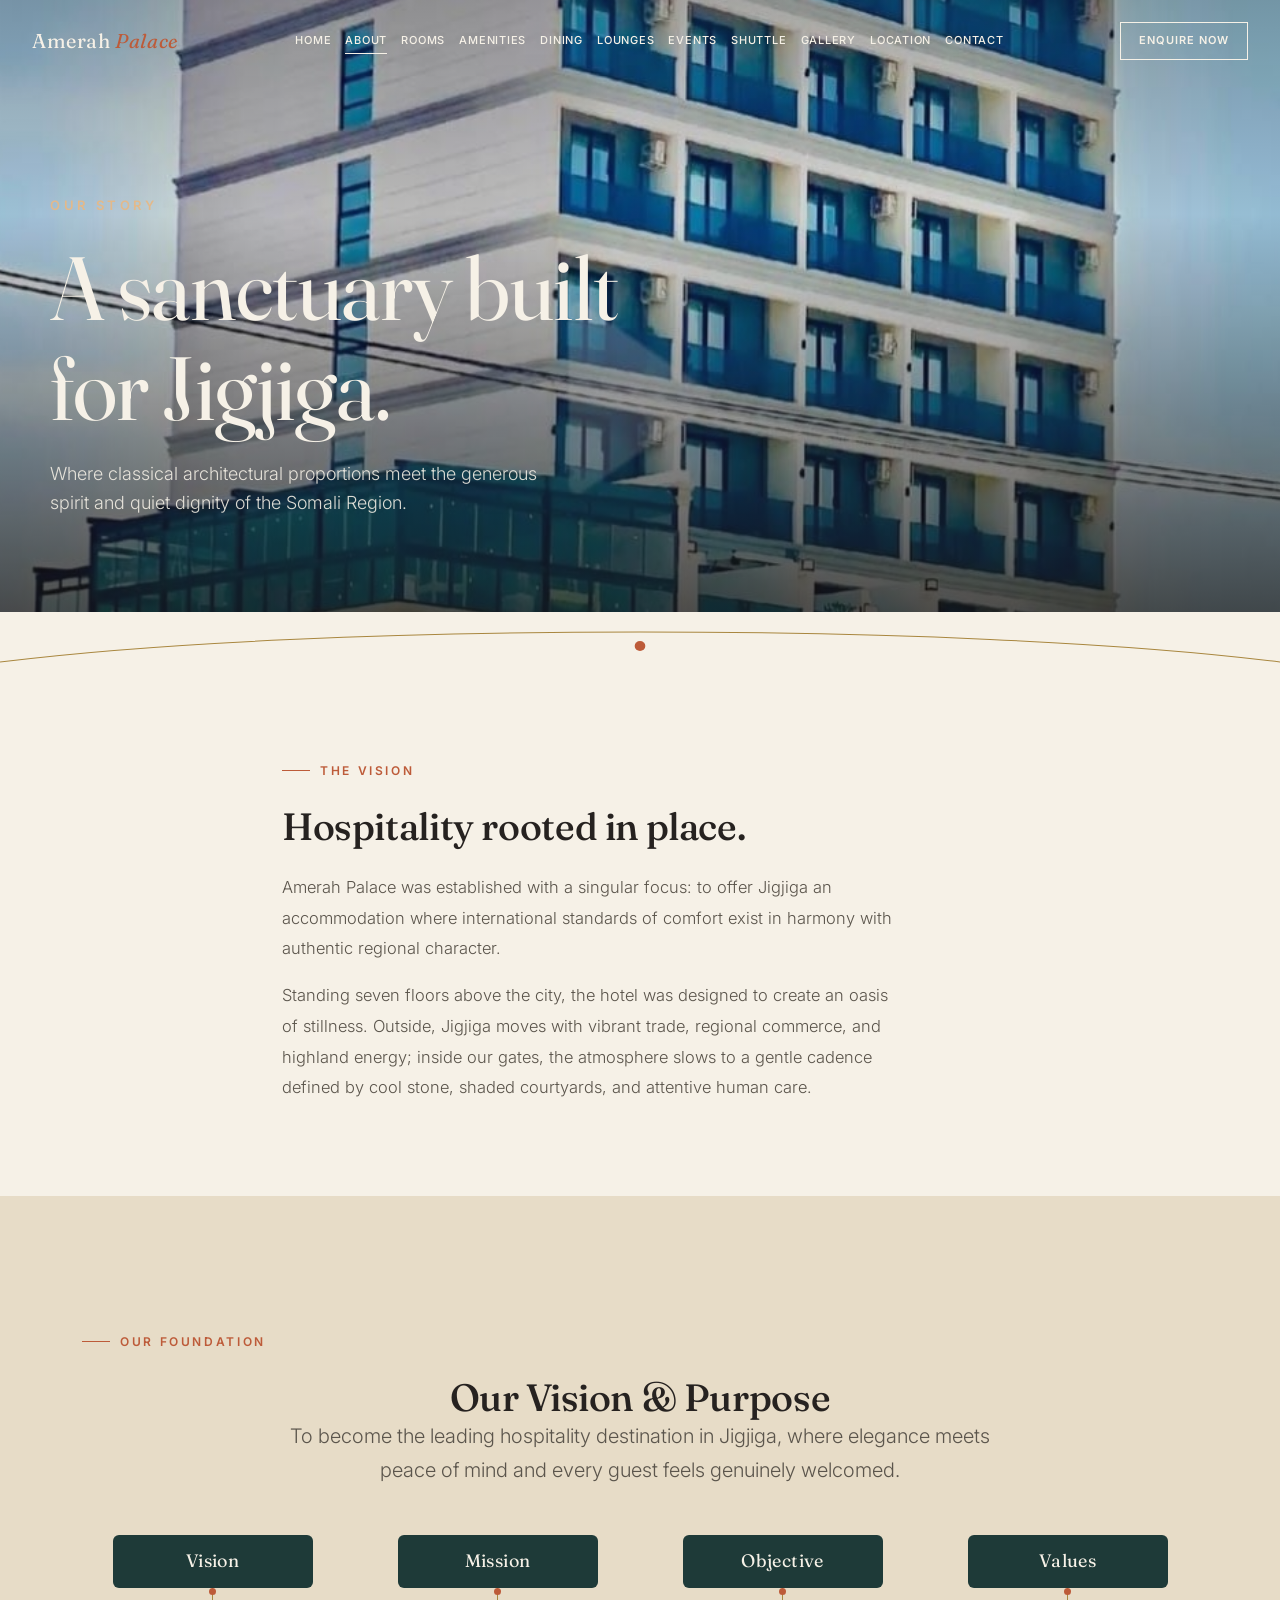
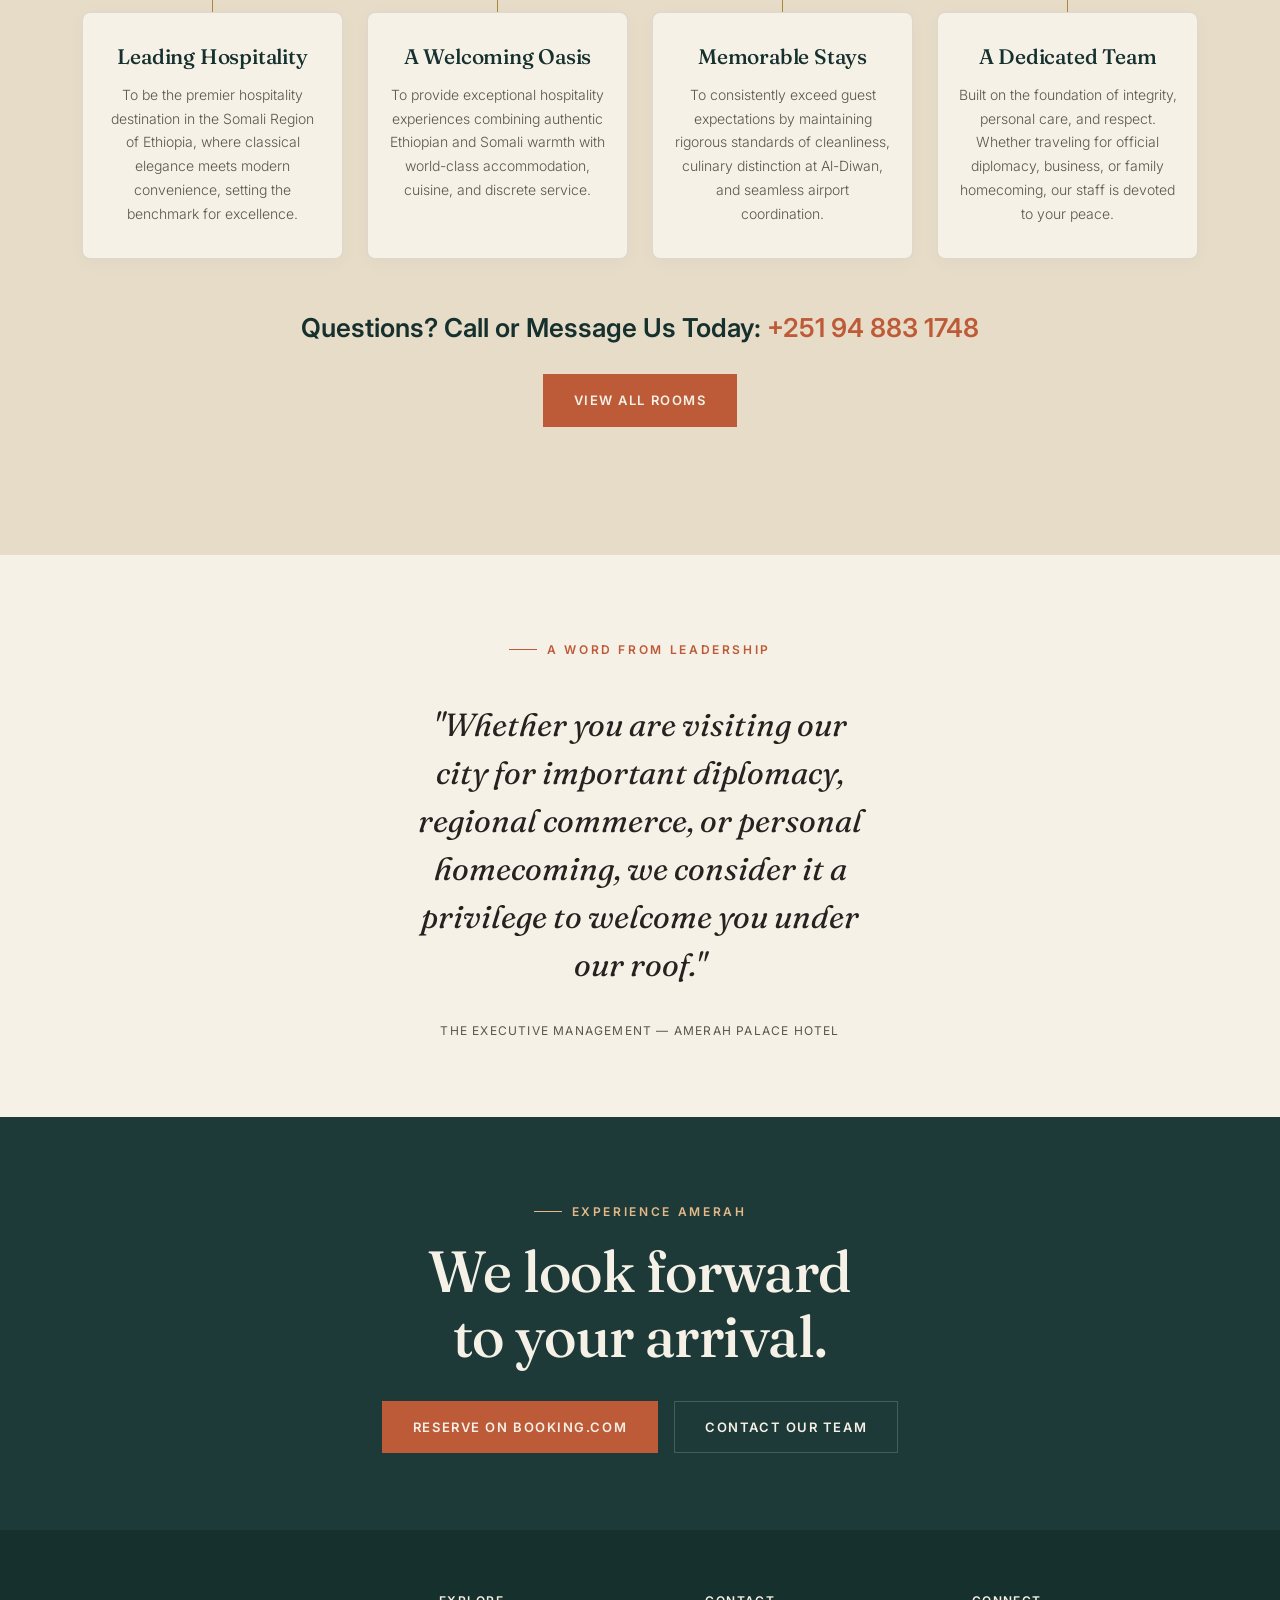
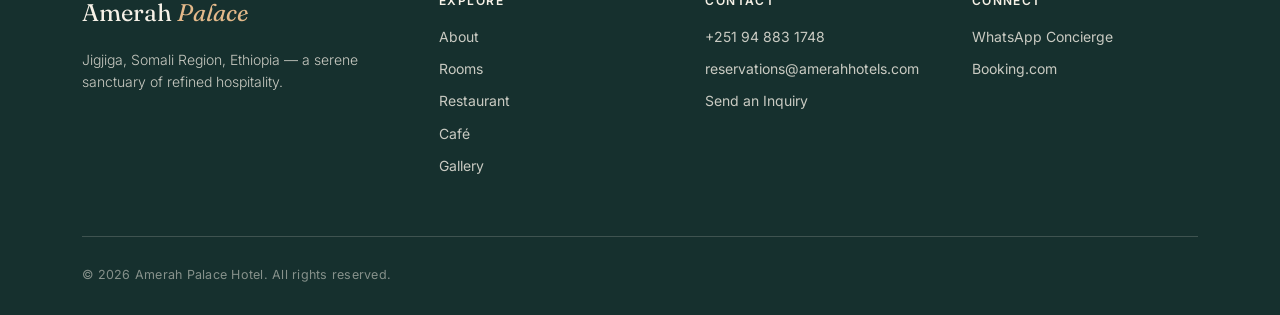
==== about.html @ 1646d72b "Add all dedicated hotel pages, clean navigation bar, and gallery showcase" ====
<!DOCTYPE html>
<html lang="en">

<head>
  <meta charset="UTF-8">
  <meta name="viewport" content="width=device-width, initial-scale=1.0">
  <title>About — Amerah Palace Hotel</title>
  <meta name="description"
    content="Discover the vision, mission, and hospitality philosophy of Amerah Palace Hotel in Jigjiga, Ethiopia. Timeless architecture and generous Somali care.">
  <link rel="preconnect" href="https://fonts.googleapis.com">
  <link rel="stylesheet" href="css/style.css">
  <!-- Favicon -->
  <link rel="icon" type="image/jpeg" href="images/amerah_hotel_logo.jpeg">
  <link rel="apple-touch-icon" href="images/amerah_hotel_logo.jpeg">

  <style>
    /* 4-Pillars Vision & Mission Layout */
    .pillar-grid {
      display: grid;
      grid-template-columns: repeat(4, 1fr);
      gap: 24px;
      margin-top: 48px;
    }

    .pillar-card {
      display: flex;
      flex-direction: column;
      align-items: center;
      text-align: center;
    }

    .pillar-badge {
      background: var(--teal);
      color: var(--ivory);
      font-family: var(--f-display);
      font-size: 18px;
      padding: 12px 24px;
      border-radius: 6px;
      width: 100%;
      max-width: 200px;
      letter-spacing: 0.02em;
    }

    .pillar-connector {
      width: 1px;
      height: 24px;
      background: var(--brass);
      position: relative;
    }

    .pillar-connector::before {
      content: '';
      position: absolute;
      top: 0;
      left: -3px;
      width: 7px;
      height: 7px;
      border-radius: 50%;
      background: var(--terracotta);
    }

    .pillar-body {
      background: var(--ivory);
      border: 1px solid var(--line);
      border-radius: 8px;
      padding: 32px 20px;
      width: 100%;
      flex-grow: 1;
      box-shadow: 0 4px 20px rgba(0, 0, 0, 0.03);
      display: flex;
      flex-direction: column;
    }

    .pillar-body h3 {
      font-size: 21px;
      margin-bottom: 14px;
      color: var(--teal-deep);
    }

    .pillar-body p {
      font-size: 14px;
      color: var(--ink-soft);
      line-height: 1.7;
      margin: 0;
      font-weight: 300;
    }

    @media (max-width: 992px) {
      .pillar-grid {
        grid-template-columns: 1fr 1fr;
        gap: 32px 20px;
      }
    }

    @media (max-width: 580px) {
      .pillar-grid {
        grid-template-columns: 1fr;
      }
    }
  </style>
</head>

<body>

  <!-- ============ MASTER UNIFIED HEADER ============ -->
  <header class="site-header">
    <div class="wrap">
      <a href="/" class="logo">Amerah <em>Palace</em></a>
      <nav class="nav-links">
        <a href="/">Home</a>
        <a href="about" class="active">About</a>
        <a href="rooms">Rooms</a>
        <a href="amenities">Amenities</a>
        <a href="dining">Dining</a>
        <a href="lounges">Lounges</a>
        <a href="events">Events</a>
        <a href="shuttle">Shuttle</a>
        <a href="gallery">Gallery</a>
        <a href="location">Location</a>
        <a href="contact">Contact</a>
      </nav>
      <a href="contact" class="nav-cta">Enquire Now</a>
      <button class="nav-toggle" aria-label="Open menu">
        <svg viewBox="0 0 24 24" fill="none" stroke="currentColor" stroke-width="1.4">
          <line x1="3" y1="7" x2="21" y2="7" />
          <line x1="3" y1="12" x2="21" y2="12" />
          <line x1="3" y1="17" x2="21" y2="17" />
        </svg>
      </button>
    </div>
  </header>

  <!-- ============ MOBILE NAV DRAWER ============ -->
  <div class="mobile-nav">
    <button class="mobile-nav-close" aria-label="Close menu">
      <svg viewBox="0 0 24 24" fill="none" stroke="currentColor" stroke-width="1.4">
        <line x1="5" y1="5" x2="19" y2="19" />
        <line x1="19" y1="5" x2="5" y2="19" />
      </svg>
    </button>
    <a href="/">Home</a>
    <a href="about">About</a>
    <a href="rooms">Rooms</a>
    <a href="amenities">Amenities</a>
    <a href="dining">Dining</a>
    <a href="lounges">Lounges</a>
    <a href="events">Events</a>
    <a href="shuttle">Shuttle</a>
    <a href="gallery">Gallery</a>
    <a href="location">Location</a>
    <a href="contact">Contact</a>
    <a href="https://www.booking.com/" target="_blank" rel="noopener noreferrer"
      style="color:var(--terracotta);">Reservation (Booking.com)</a>
    <div class="mobile-nav-contact">+251 94 883 1748 &nbsp;·&nbsp; reservations@amerahhotels.com</div>
  </div>

  <!-- ============ HERO ============ -->
  <section class="page-hero">
    <div class="hero-bg" style="background-image:url('images/hotel-building-exterior.jpg');"></div>
    <div class="hero-scrim"></div>
    <div class="hero-content">
      <div class="wrap">
        <div class="hero-kicker">Our Story</div>
        <h1 class="display-1">A sanctuary built<br>for Jigjiga.</h1>
        <p class="hero-sub">Where classical architectural proportions meet the generous spirit and quiet dignity of the
          Somali Region.</p>
      </div>
    </div>
  </section>

  <div class="sunline-wrap">
    <svg class="sunline" viewBox="0 0 1200 64" preserveAspectRatio="none">
      <path d="M0,50 C300,10 900,10 1200,50" fill="none" stroke-width="1" />
      <circle cx="600" cy="34" r="5" />
    </svg>
  </div>

  <!-- ============ EDITORIAL MANIFESTO ============ -->
  <section class="section-sm">
    <div class="wrap" style="max-width:780px;">
      <div class="eyebrow">The Vision</div>
      <h2 class="display-3 mt-8">Hospitality rooted in place.</h2>
      <p class="body-text mt-24">Amerah Palace was established with a singular focus: to offer Jigjiga an accommodation
        where international standards of comfort exist in harmony with authentic regional character.</p>
      <p class="body-text mt-16">Standing seven floors above the city, the hotel was designed to create an oasis of
        stillness. Outside, Jigjiga moves with vibrant trade, regional commerce, and highland energy; inside our gates,
        the atmosphere slows to a gentle cadence defined by cool stone, shaded courtyards, and attentive human care.</p>
    </div>
  </section>

  <!-- ============ 4 PILLARS (VISION, MISSION, OBJECTIVE, VALUES) ============ -->
  <section class="section sand">
    <div class="wrap">
      <div class="eyebrow center" style="justify-content:center;">Our Foundation</div>
      <h2 class="display-3 center mt-8">Our Vision &amp; Purpose</h2>
      <p class="lede center mt-16" style="margin:0 auto; max-width:62ch;">To become the leading hospitality destination
        in Jigjiga, where elegance meets peace of mind and every guest feels genuinely welcomed.</p>

      <div class="pillar-grid">

        <!-- 1. Vision -->
        <div class="pillar-card reveal">
          <div class="pillar-badge">Vision</div>
          <div class="pillar-connector"></div>
          <div class="pillar-body">
            <h3>Leading Hospitality</h3>
            <p>To be the premier hospitality destination in the Somali Region of Ethiopia, where classical elegance
              meets modern convenience, setting the benchmark for excellence.</p>
          </div>
        </div>

        <!-- 2. Mission -->
        <div class="pillar-card reveal">
          <div class="pillar-badge">Mission</div>
          <div class="pillar-connector"></div>
          <div class="pillar-body">
            <h3>A Welcoming Oasis</h3>
            <p>To provide exceptional hospitality experiences combining authentic Ethiopian and Somali warmth with
              world-class accommodation, cuisine, and discrete service.</p>
          </div>
        </div>

        <!-- 3. Objective -->
        <div class="pillar-card reveal">
          <div class="pillar-badge">Objective</div>
          <div class="pillar-connector"></div>
          <div class="pillar-body">
            <h3>Memorable Stays</h3>
            <p>To consistently exceed guest expectations by maintaining rigorous standards of cleanliness, culinary
              distinction at Al-Diwan, and seamless airport coordination.</p>
          </div>
        </div>

        <!-- 4. Values / Team -->
        <div class="pillar-card reveal">
          <div class="pillar-badge">Values</div>
          <div class="pillar-connector"></div>
          <div class="pillar-body">
            <h3>A Dedicated Team</h3>
            <p>Built on the foundation of integrity, personal care, and respect. Whether traveling for official
              diplomacy, business, or family homecoming, our staff is devoted to your peace.</p>
          </div>
        </div>

      </div>

      <!-- Direct Assistance Line -->
      <div class="center mt-48">
        <p class="display-4" style="color:var(--teal-deep); font-weight:600;">Questions? Call or Message Us Today: <a
            href="tel:+251948831748" style="color:var(--terracotta);">+251 94 883 1748</a></p>
        <div class="mt-24">
          <a href="rooms" class="btn btn-primary">View All Rooms</a>
        </div>
      </div>

    </div>
  </section>

  <!-- ============ HOST WELCOME LETTER ============ -->
  <section class="section-sm">
    <div class="wrap" style="max-width:720px; text-align:center;">
      <div class="eyebrow center" style="justify-content:center;">A Word From Leadership</div>
      <p class="pull-quote center mt-24">"Whether you are visiting our city for important diplomacy, regional commerce,
        or personal homecoming, we consider it a privilege to welcome you under our roof."</p>
      <div class="pull-quote-attr mt-24">The Executive Management — Amerah Palace Hotel</div>
    </div>
  </section>

  <!-- ============ CTA BAND ============ -->
  <section class="cta-band">
    <div class="wrap">
      <div class="eyebrow on-dark" style="justify-content:center;">Experience Amerah</div>
      <h2 class="display-2">We look forward<br>to your arrival.</h2>
      <div class="cta-buttons">
        <a href="https://www.booking.com/" target="_blank" rel="noopener noreferrer" class="btn btn-primary">Reserve on
          Booking.com</a>
        <a href="contact" class="btn-outline on-dark btn">Contact Our Team</a>
      </div>
    </div>
  </section>

  <footer class="site-footer">
    <div class="wrap">
      <div class="footer-top">
        <div>
          <div class="footer-logo">Amerah <em>Palace</em></div>
          <p style="font-size:14px; max-width:32ch; font-weight:300;">Jigjiga, Somali Region, Ethiopia — a serene
            sanctuary of refined hospitality.</p>
        </div>
        <div>
          <h4>Explore</h4>
          <ul>
            <li><a href="about">About</a></li>
            <li><a href="rooms">Rooms</a></li>
            <li><a href="restaurant">Restaurant</a></li>
            <li><a href="cafe">Café</a></li>
            <li><a href="gallery">Gallery</a></li>
          </ul>
        </div>
        <div>
          <h4>Contact</h4>
          <ul>
            <li><a href="tel:+251948831748">+251 94 883 1748</a></li>
            <li><a href="mailto:reservations@amerahhotels.com">reservations@amerahhotels.com</a></li>
            <li><a href="contact">Send an Inquiry</a></li>
          </ul>
        </div>
        <div>
          <h4>Connect</h4>
          <ul>
            <li><a href="https://wa.me/251948831748">WhatsApp Concierge</a></li>
            <li><a href="https://www.booking.com/" target="_blank" rel="noopener noreferrer">Booking.com</a></li>
          </ul>
        </div>
      </div>
      <div class="footer-bottom">
        <span>© 2026 Amerah Palace Hotel. All rights reserved.</span>
      </div>
    </div>
  </footer>

  <script src="js/main.js"></script>
</body>

</html>
---- css/style.css ----
/* =========================================================
   AMERAH PALACE — Design System
   A luxury sanctuary in Jigjiga, Ethiopia: warm stone,
   courtyard shade, and refined highland hospitality.
   ========================================================= */
@import url('https://fonts.googleapis.com/css2?family=Fraunces:ital,opsz,wght@0,9..144,300;0,9..144,400;0,9..144,500;0,9..144,600;1,9..144,400;1,9..144,500&family=Inter:wght@300;400;500;600&display=swap');

:root {
  /* ---- color tokens ---- */
  --ivory: #F6F1E7;
  --ivory-dim: #EFE8D9;
  --sand: #E7DCC7;
  --ink: #262220;
  --ink-soft: #5B554C;
  --terracotta: #BD5B39;
  --terracotta-dim: #A24E30;
  --teal: #1E3A38;
  --teal-deep: #16302E;
  --brass: #A9873F;
  --line: rgba(38, 34, 32, 0.12);
  --line-on-dark: rgba(246, 241, 231, 0.18);

  /* ---- type tokens ---- */
  --f-display: 'Fraunces', serif;
  --f-body: 'Inter', sans-serif;

  /* ---- layout tokens ---- */
  --max: 1180px;
  --gap-section: clamp(72px, 10vw, 160px);
  --gap-section-sm: clamp(48px, 6vw, 88px);
  --radius: 2px;
}

*,
*::before,
*::after {
  box-sizing: border-box;
}

html {
  scroll-behavior: smooth;
}

body {
  margin: 0;
  font-family: var(--f-body);
  background: var(--ivory);
  color: var(--ink);
  font-weight: 400;
  line-height: 1.6;
  -webkit-font-smoothing: antialiased;
}

img {
  max-width: 100%;
  display: block;
}

a {
  color: inherit;
  text-decoration: none;
}

ul {
  list-style: none;
  margin: 0;
  padding: 0;
}

button {
  font-family: inherit;
}

@media (prefers-reduced-motion: reduce) {
  html {
    scroll-behavior: auto;
  }

  * {
    animation-duration: 0.001ms !important;
    animation-iteration-count: 1 !important;
    transition-duration: 0.001ms !important;
  }
}

/* ---------- typography ---------- */
h1,
h2,
h3,
h4 {
  font-family: var(--f-display);
  font-weight: 500;
  line-height: 1.12;
  margin: 0;
  letter-spacing: -0.01em;
  color: var(--ink);
}

.eyebrow {
  display: inline-flex;
  align-items: center;
  gap: 10px;
  font-family: var(--f-body);
  font-size: 12px;
  letter-spacing: 0.22em;
  text-transform: uppercase;
  color: var(--terracotta);
  font-weight: 600;
  margin-bottom: 18px;
}

.eyebrow::before {
  content: '';
  width: 28px;
  height: 1px;
  background: var(--terracotta);
}

.eyebrow.on-dark {
  color: #E3B98A;
}

.eyebrow.on-dark::before {
  background: #E3B98A;
}

.display-1 {
  font-size: clamp(44px, 7vw, 92px);
  font-weight: 400;
}

.display-2 {
  font-size: clamp(34px, 4.6vw, 58px);
}

.display-3 {
  font-size: clamp(26px, 3vw, 38px);
}

.display-4 {
  font-size: clamp(20px, 2.2vw, 26px);
  font-weight: 400;
}

.italic {
  font-style: italic;
  font-weight: 400;
}

.lede {
  font-size: clamp(17px, 1.6vw, 20px);
  color: var(--ink-soft);
  font-weight: 300;
  max-width: 56ch;
  line-height: 1.7;
}

.body-text {
  font-size: 16.5px;
  color: var(--ink-soft);
  font-weight: 300;
  max-width: 62ch;
  line-height: 1.85;
}

.on-dark,
.on-dark .lede,
.on-dark .body-text {
  color: var(--ivory-dim);
}

.on-dark h1,
.on-dark h2,
.on-dark h3,
.on-dark h4 {
  color: var(--ivory);
}

/* ---------- layout helpers ---------- */
.wrap {
  max-width: var(--max);
  margin: 0 auto;
  padding: 0 32px;
}

@media (max-width:640px) {
  .wrap {
    padding: 0 22px;
  }
}

.section {
  padding: var(--gap-section) 0;
}

.section-sm {
  padding: var(--gap-section-sm) 0;
}

.section.dark {
  background: var(--teal);
}

.section.sand {
  background: var(--sand);
}

.grid-2 {
  display: grid;
  grid-template-columns: 1fr 1fr;
  gap: 64px;
  align-items: center;
}

.grid-3 {
  display: grid;
  grid-template-columns: repeat(3, 1fr);
  gap: 36px;
}

.grid-4 {
  display: grid;
  grid-template-columns: repeat(4, 1fr);
  gap: 28px;
}

@media (max-width:900px) {
  .grid-2 {
    grid-template-columns: 1fr;
    gap: 36px;
  }

  .grid-3 {
    grid-template-columns: 1fr;
  }

  .grid-4 {
    grid-template-columns: 1fr 1fr;
  }
}

@media (max-width:520px) {
  .grid-4 {
    grid-template-columns: 1fr;
  }
}

.center {
  text-align: center;
  margin-left: auto;
  margin-right: auto;
}

/* ---------- buttons ---------- */
.btn {
  display: inline-flex;
  align-items: center;
  gap: 10px;
  padding: 15px 30px;
  font-size: 13px;
  letter-spacing: 0.12em;
  text-transform: uppercase;
  font-weight: 600;
  border: 1px solid transparent;
  cursor: pointer;
  transition: all .35s ease;
  white-space: nowrap;
}

.btn-primary {
  background: var(--terracotta);
  color: var(--ivory);
  border-color: var(--terracotta);
}

.btn-primary:hover {
  background: var(--terracotta-dim);
  border-color: var(--terracotta-dim);
  transform: translateY(-1px);
}

.btn-outline {
  background: transparent;
  color: var(--ink);
  border-color: var(--ink);
}

.btn-outline:hover {
  background: var(--ink);
  color: var(--ivory);
}

.btn-outline.on-dark {
  color: var(--ivory);
  border-color: var(--line-on-dark);
}

.btn-outline.on-dark:hover {
  background: var(--ivory);
  color: var(--teal-deep);
  border-color: var(--ivory);
}

.btn-ghost {
  padding: 0;
  border: none;
  background: none;
  color: var(--terracotta);
  font-size: 13px;
  letter-spacing: 0.1em;
  text-transform: uppercase;
  font-weight: 600;
  border-bottom: 1px solid var(--terracotta);
  padding-bottom: 2px;
}

.btn-ghost:hover {
  opacity: 0.7;
}

/* ---------- signature sunline divider ---------- */
.sunline {
  width: 100%;
  height: 64px;
  display: block;
}

.sunline path {
  stroke: var(--brass);
}

.sunline circle {
  fill: var(--terracotta);
}

.section.dark+.sunline-wrap .sunline path,
.sunline-wrap.on-dark .sunline path {
  stroke: #E3B98A;
}

/* ---------- nav ---------- */
.site-header {
  position: fixed;
  top: 0;
  left: 0;
  right: 0;
  z-index: 100;
  padding: 22px 0;
  transition: all .4s ease;
}

.site-header .wrap {
  display: flex;
  align-items: center;
  justify-content: space-between;
  max-width: 1420px;
  /* Expanded from 1180px to fit all links comfortably */
  padding: 0 32px;
}

.site-header.solid {
  background: rgba(246, 241, 231, 0.94);
  backdrop-filter: blur(8px);
  padding: 14px 0;
  border-bottom: 1px solid var(--line);
}

.logo {
  font-family: var(--f-display);
  font-size: 20px;
  letter-spacing: 0.03em;
  color: var(--ivory);
  transition: color .4s ease;
  white-space: nowrap;
  flex-shrink: 0;
}

.site-header.solid .logo {
  color: var(--ink);
}

.logo em {
  font-style: italic;
  color: var(--terracotta);
}

.nav-links {
  display: flex;
  gap: clamp(10px, 1.1vw, 18px);
  align-items: center;
}

.nav-links a {
  font-size: 11px;
  letter-spacing: 0.07em;
  text-transform: uppercase;
  color: var(--ivory);
  font-weight: 500;
  transition: color .4s ease, opacity .2s ease;
  padding: 4px 0;
  border-bottom: 1px solid transparent;
  white-space: nowrap;
}

/* Switch to hamburger menu on screens smaller than 1180px */
@media (max-width:1180px) {

  .nav-links,
  .nav-cta {
    display: none;
  }

  .nav-toggle {
    display: block;
  }
}

.site-header.solid .nav-links a {
  color: var(--ink);
}

.nav-links a:hover {
  opacity: 0.65;
}

.nav-links a.active {
  border-bottom-color: currentColor;
}

.nav-cta {
  font-size: 11px;
  letter-spacing: 0.09em;
  text-transform: uppercase;
  font-weight: 600;
  padding: 9px 18px;
  border: 1px solid var(--ivory);
  color: var(--ivory);
  transition: all .35s ease;
  white-space: nowrap;
  flex-shrink: 0;
}

.site-header.solid .nav-cta {
  border-color: var(--ink);
  color: var(--ink);
}

.nav-cta:hover {
  background: var(--ivory);
  color: var(--teal-deep);
}

.site-header.solid .nav-cta:hover {
  background: var(--ink);
  color: var(--ivory);
}

.nav-toggle {
  display: none;
  background: none;
  border: none;
  cursor: pointer;
  padding: 6px;
  color: var(--ivory);
}

.site-header.solid .nav-toggle {
  color: var(--ink);
}

.nav-toggle svg {
  width: 24px;
  height: 24px;
}

@media (max-width:900px) {

  .nav-links,
  .nav-cta {
    display: none;
  }

  .nav-toggle {
    display: block;
  }
}

@media (max-width:1220px) {

  .nav-links,
  .nav-cta {
    display: none !important;
  }

  .nav-toggle {
    display: block !important;
  }
}

.mobile-nav {
  position: fixed;
  inset: 0;
  background: var(--teal-deep);
  z-index: 200;
  display: flex;
  flex-direction: column;
  justify-content: flex-start;
  /* Starts from top so all 10 links fit */
  align-items: flex-start;
  padding: 80px 36px 40px;
  overflow-y: auto;
  /* Allows mobile visitors to scroll through all links */
  visibility: hidden;
  /* Completely hides closed menu from desktop */
  transform: translateY(-100%);
  transition: transform .5s cubic-bezier(.6, 0, .2, 1), visibility .5s;
}

.mobile-nav.open {
  visibility: visible;
  transform: translateY(0);
}

/* PERMANENT FIX: Completely remove mobile nav from desktop screens */
@media (min-width: 1181px) {
  .mobile-nav {
    display: none !important;
    visibility: hidden !important;
  }
}

.mobile-nav a {
  font-family: var(--f-display);
  font-size: 34px;
  color: var(--ivory);
  padding: 14px 0;
  border-bottom: 1px solid var(--line-on-dark);
  width: 100%;
}

.mobile-nav-close {
  position: absolute;
  top: 26px;
  right: 32px;
  background: none;
  border: none;
  color: var(--ivory);
  cursor: pointer;
}

.mobile-nav-close svg {
  width: 26px;
  height: 26px;
}

.mobile-nav-contact {
  margin-top: 28px;
  color: #E3B98A;
  font-size: 14px;
  letter-spacing: 0.05em;
}

/* ---------- hero ---------- */
.hero {
  position: relative;
  min-height: 100vh;
  display: flex;
  align-items: flex-end;
  color: var(--ivory);
  overflow: hidden;
}

.hero-bg {
  position: absolute;
  inset: 0;
  background-size: cover;
  background-position: center;
  transform: scale(1.06);
}

.hero-scrim {
  position: absolute;
  inset: 0;
  background: linear-gradient(180deg, rgba(22, 20, 18, 0.35) 0%, rgba(22, 20, 18, 0.15) 35%, rgba(22, 20, 18, 0.75) 100%);
}

.hero-content {
  position: relative;
  width: 100%;
  padding: 0 32px 96px;
}

.hero-content .wrap {
  padding: 0;
}

.hero-kicker {
  font-size: 13px;
  letter-spacing: 0.28em;
  text-transform: uppercase;
  color: #E3B98A;
  margin-bottom: 22px;
  font-weight: 600;
}

.hero h1 {
  color: var(--ivory);
  max-width: 16ch;
}

.hero-sub {
  margin-top: 22px;
  max-width: 48ch;
  font-weight: 300;
  font-size: 18px;
  color: rgba(246, 241, 231, 0.88);
}

.hero-scroll {
  position: absolute;
  bottom: 32px;
  left: 32px;
  display: flex;
  align-items: center;
  gap: 10px;
  font-size: 11px;
  letter-spacing: 0.15em;
  text-transform: uppercase;
  color: rgba(246, 241, 231, 0.75);
}

.hero-scroll .line {
  width: 1px;
  height: 34px;
  background: rgba(246, 241, 231, 0.5);
  position: relative;
  overflow: hidden;
}

.hero-scroll .line::after {
  content: '';
  position: absolute;
  top: -100%;
  left: 0;
  width: 100%;
  height: 100%;
  background: #E3B98A;
  animation: scrollLine 2.2s ease-in-out infinite;
}

@keyframes scrollLine {
  0% {
    top: -100%;
  }

  60% {
    top: 100%;
  }

  100% {
    top: 100%;
  }
}

/* page hero (interior pages, shorter) */
.page-hero {
  position: relative;
  min-height: clamp(520px, 68vh, 760px);
  display: flex;
  flex-direction: column;
  justify-content: flex-end;
  color: var(--ivory);
  overflow: hidden;
  padding-top: 140px;
  /* Reserves a safe buffer for the fixed header */
  box-sizing: border-box;
}

.page-hero .hero-content {
  padding-bottom: clamp(48px, 6vw, 76px);
  margin-top: auto;
  /* Keeps content anchored to bottom while respecting top padding */
}

.page-hero h1 {
  color: var(--ivory);
  max-width: 20ch;
}

/* ---------- cards ---------- */
.card {
  background: var(--ivory);
  border: 1px solid var(--line);
}

.img-card {
  position: relative;
  overflow: hidden;
}

.img-card img {
  width: 100%;
  height: 100%;
  object-fit: cover;
  transition: transform .8s ease;
}

.img-card:hover img {
  transform: scale(1.05);
}

.stat {
  padding: 28px 0;
  border-top: 1px solid var(--line);
}

.stat .num {
  font-family: var(--f-display);
  font-size: 38px;
  color: var(--terracotta);
}

.stat .label {
  font-size: 12px;
  letter-spacing: 0.1em;
  text-transform: uppercase;
  color: var(--ink-soft);
  margin-top: 8px;
}

/* room / feature card */
.feature-card {
  display: flex;
  flex-direction: column;
}

.feature-card .img-card {
  aspect-ratio: 4/5;
  margin-bottom: 22px;
}

.feature-card h3 {
  font-size: 23px;
  margin-bottom: 8px;
}

.feature-card p {
  font-size: 15px;
  color: var(--ink-soft);
  font-weight: 300;
  margin-bottom: 14px;
}

/* pull quote */
.pull-quote {
  font-family: var(--f-display);
  font-style: italic;
  font-size: clamp(22px, 2.6vw, 32px);
  line-height: 1.5;
  max-width: 22ch;
  color: var(--ink);
}

.pull-quote-attr {
  margin-top: 20px;
  font-family: var(--f-body);
  font-style: normal;
  font-size: 12px;
  letter-spacing: 0.1em;
  text-transform: uppercase;
  color: var(--ink-soft);
}

/* icon row */
.icon-row {
  display: flex;
  flex-wrap: wrap;
  gap: 26px;
  margin-top: 20px;
}

.icon-row .item {
  display: flex;
  align-items: center;
  gap: 9px;
  font-size: 13px;
  color: var(--ink-soft);
}

.icon-row svg {
  width: 17px;
  height: 17px;
  stroke: var(--terracotta);
  flex-shrink: 0;
}

/* logo / press strip */
.press-strip {
  display: flex;
  flex-wrap: wrap;
  justify-content: space-between;
  align-items: center;
  gap: 32px;
  padding: 36px 0;
  opacity: 0.75;
}

.press-strip span {
  font-family: var(--f-display);
  font-style: italic;
  font-size: 19px;
  color: var(--ink-soft);
}

/* conversion band */
.cta-band {
  background: var(--teal);
  color: var(--ivory);
  padding: var(--gap-section-sm) 0;
  text-align: center;
  position: relative;
  overflow: hidden;
}

.cta-band h2 {
  color: var(--ivory);
  max-width: 20ch;
  margin: 0 auto 20px;
}

.cta-band .contact-line {
  margin-top: 30px;
  display: flex;
  gap: 34px;
  justify-content: center;
  flex-wrap: wrap;
  font-size: 15px;
}

.cta-band .contact-line a {
  border-bottom: 1px solid var(--line-on-dark);
  padding-bottom: 2px;
}

.cta-band .contact-line a:hover {
  border-color: var(--ivory);
}

.cta-buttons {
  display: flex;
  gap: 16px;
  justify-content: center;
  flex-wrap: wrap;
  margin-top: 32px;
}

/* accordion (FAQ) */
.accordion-item {
  border-bottom: 1px solid var(--line);
}

.accordion-q {
  width: 100%;
  display: flex;
  justify-content: space-between;
  align-items: center;
  padding: 22px 0;
  background: none;
  border: none;
  cursor: pointer;
  text-align: left;
  font-family: var(--f-display);
  font-size: 18px;
  color: var(--ink);
}

.accordion-q svg {
  width: 16px;
  height: 16px;
  flex-shrink: 0;
  margin-left: 20px;
  transition: transform .3s ease;
  stroke: var(--terracotta);
}

.accordion-item.open .accordion-q svg {
  transform: rotate(45deg);
}

.accordion-a {
  max-height: 0;
  overflow: hidden;
  transition: max-height .4s ease;
}

.accordion-a p {
  padding-bottom: 22px;
  color: var(--ink-soft);
  font-weight: 300;
  font-size: 15px;
  max-width: 60ch;
}

/* form */
.form-field {
  margin-bottom: 22px;
}

.form-field label {
  display: block;
  font-size: 12px;
  letter-spacing: 0.1em;
  text-transform: uppercase;
  color: var(--ink-soft);
  margin-bottom: 8px;
  font-weight: 500;
}

.form-field input,
.form-field select,
.form-field textarea {
  width: 100%;
  border: none;
  border-bottom: 1px solid var(--line);
  background: transparent;
  padding: 11px 2px;
  font-family: var(--f-body);
  font-size: 15.5px;
  color: var(--ink);
  transition: border-color .3s ease;
}

.form-field input:focus,
.form-field select:focus,
.form-field textarea:focus {
  outline: none;
  border-bottom-color: var(--terracotta);
}

.form-field textarea {
  resize: vertical;
  min-height: 100px;
}

.form-row {
  display: grid;
  grid-template-columns: 1fr 1fr;
  gap: 24px;
}

@media (max-width:640px) {
  .form-row {
    grid-template-columns: 1fr;
  }
}

.form-note {
  font-size: 13.5px;
  color: var(--ink-soft);
  margin-top: 6px;
  font-weight: 300;
}

.form-success {
  display: none;
  padding: 22px 24px;
  border: 1px solid var(--terracotta);
  background: var(--ivory-dim);
  font-size: 15px;
  color: var(--ink);
}

.form-success.show {
  display: block;
}

/* footer */
.site-footer {
  background: var(--teal-deep);
  color: rgba(246, 241, 231, 0.8);
  padding: 64px 0 30px;
}

.footer-top {
  display: grid;
  grid-template-columns: 1.4fr 1fr 1fr 1fr;
  gap: 40px;
  padding-bottom: 48px;
  border-bottom: 1px solid var(--line-on-dark);
}

@media (max-width:800px) {
  .footer-top {
    grid-template-columns: 1fr 1fr;
  }
}

@media (max-width:520px) {
  .footer-top {
    grid-template-columns: 1fr;
  }
}

.footer-top h4 {
  color: var(--ivory);
  font-size: 12px;
  letter-spacing: 0.12em;
  text-transform: uppercase;
  font-weight: 600;
  margin-bottom: 18px;
  font-family: var(--f-body);
}

.footer-top ul li {
  margin-bottom: 10px;
  font-size: 14px;
}

.footer-top ul a:hover {
  color: var(--ivory);
}

.footer-logo {
  font-family: var(--f-display);
  font-size: 24px;
  color: var(--ivory);
  margin-bottom: 16px;
}

.footer-logo em {
  font-style: italic;
  color: #E3B98A;
}

.footer-bottom {
  display: flex;
  justify-content: space-between;
  align-items: center;
  flex-wrap: wrap;
  gap: 12px;
  padding-top: 28px;
  font-size: 12.5px;
  letter-spacing: 0.02em;
  color: rgba(246, 241, 231, 0.5);
}

.footer-badges {
  display: flex;
  gap: 18px;
  align-items: center;
}

.footer-badges span {
  font-size: 11px;
  letter-spacing: 0.08em;
  text-transform: uppercase;
  border: 1px solid var(--line-on-dark);
  padding: 6px 12px;
}

/* reveal-on-scroll */
.reveal {
  opacity: 0;
  transform: translateY(28px);
  transition: opacity .9s ease, transform .9s ease;
}

.reveal.in {
  opacity: 1;
  transform: translateY(0);
}

/* sticky mini contact bar */
.sticky-contact {
  position: fixed;
  bottom: 22px;
  right: 22px;
  z-index: 90;
  background: var(--teal-deep);
  color: var(--ivory);
  padding: 13px 20px;
  display: flex;
  align-items: center;
  gap: 10px;
  font-size: 12.5px;
  letter-spacing: 0.06em;
  box-shadow: 0 10px 30px rgba(0, 0, 0, 0.25);
  transition: transform .3s ease, opacity .3s ease;
}

.sticky-contact svg {
  width: 15px;
  height: 15px;
}

.sticky-contact:hover {
  background: var(--terracotta);
}

@media (max-width:640px) {
  .sticky-contact span.full {
    display: none;
  }
}

/* image gallery grid */
.gallery-grid {
  display: grid;
  grid-template-columns: repeat(4, 1fr);
  grid-auto-rows: 220px;
  gap: 14px;
}

.gallery-grid .g1 {
  grid-column: span 2;
  grid-row: span 2;
}

.gallery-grid .g2 {
  grid-column: span 2;
  grid-row: span 1;
}

.gallery-grid .g3 {
  grid-column: span 1;
  grid-row: span 1;
}

@media (max-width:800px) {
  .gallery-grid {
    grid-template-columns: repeat(2, 1fr);
    grid-auto-rows: 170px;
  }

  .gallery-grid .g1 {
    grid-column: span 2;
    grid-row: span 1;
  }
}

/* utility spacing */
.mt-8 {
  margin-top: 8px;
}

.mt-16 {
  margin-top: 16px;
}

.mt-24 {
  margin-top: 24px;
}

.mt-32 {
  margin-top: 32px;
}

.mt-48 {
  margin-top: 48px;
}

.mt-64 {
  margin-top: 64px;
}

.hairline {
  border: none;
  border-top: 1px solid var(--line);
  margin: 0;
}

.hairline.on-dark {
  border-top-color: var(--line-on-dark);
}

/* interactive map container */
.map-card {
  position: relative;
  width: 100%;
  aspect-ratio: 16 / 8;
  min-height: 420px;
  border: 1px solid var(--line);
  overflow: hidden;
  background: var(--ivory-dim);
}

.map-card iframe {
  width: 100%;
  height: 100%;
  display: block;
}

@media (max-width: 768px) {
  .map-card {
    aspect-ratio: 4 / 3;
    min-height: 320px;
  }
}
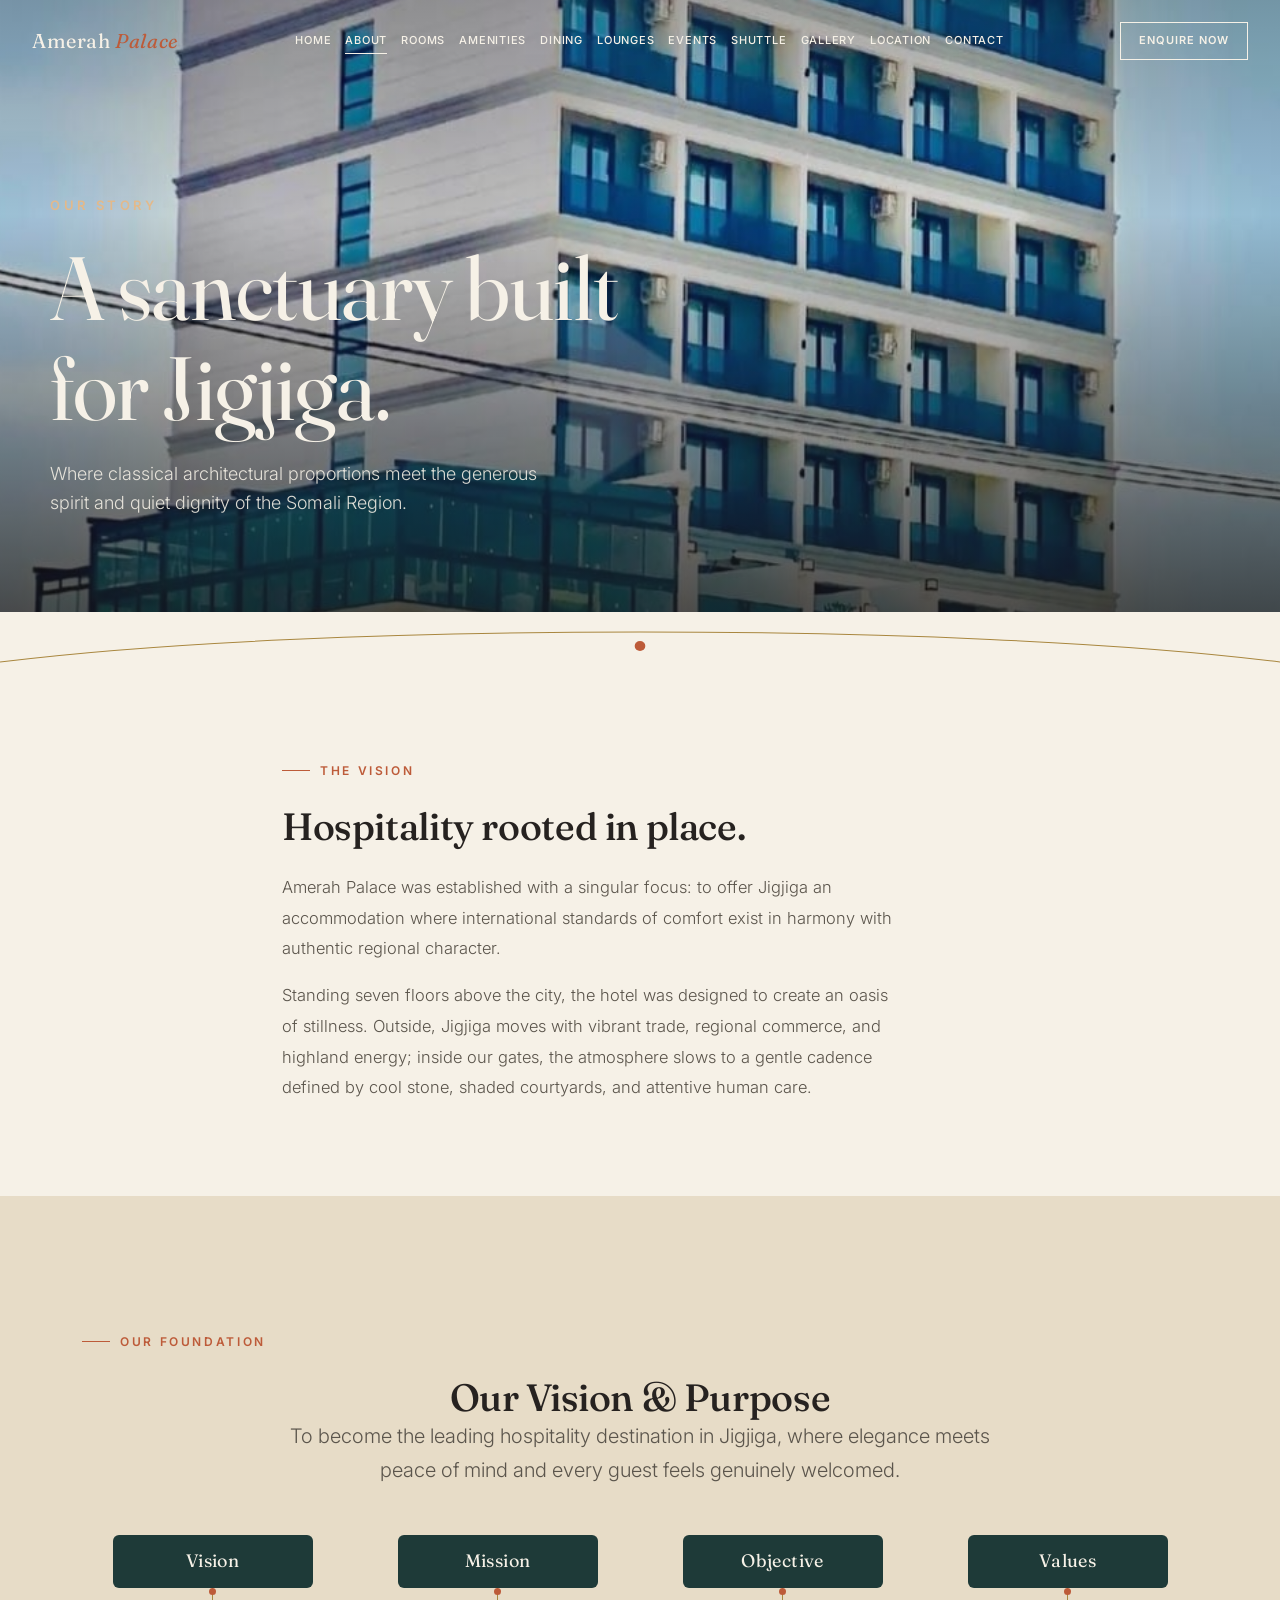
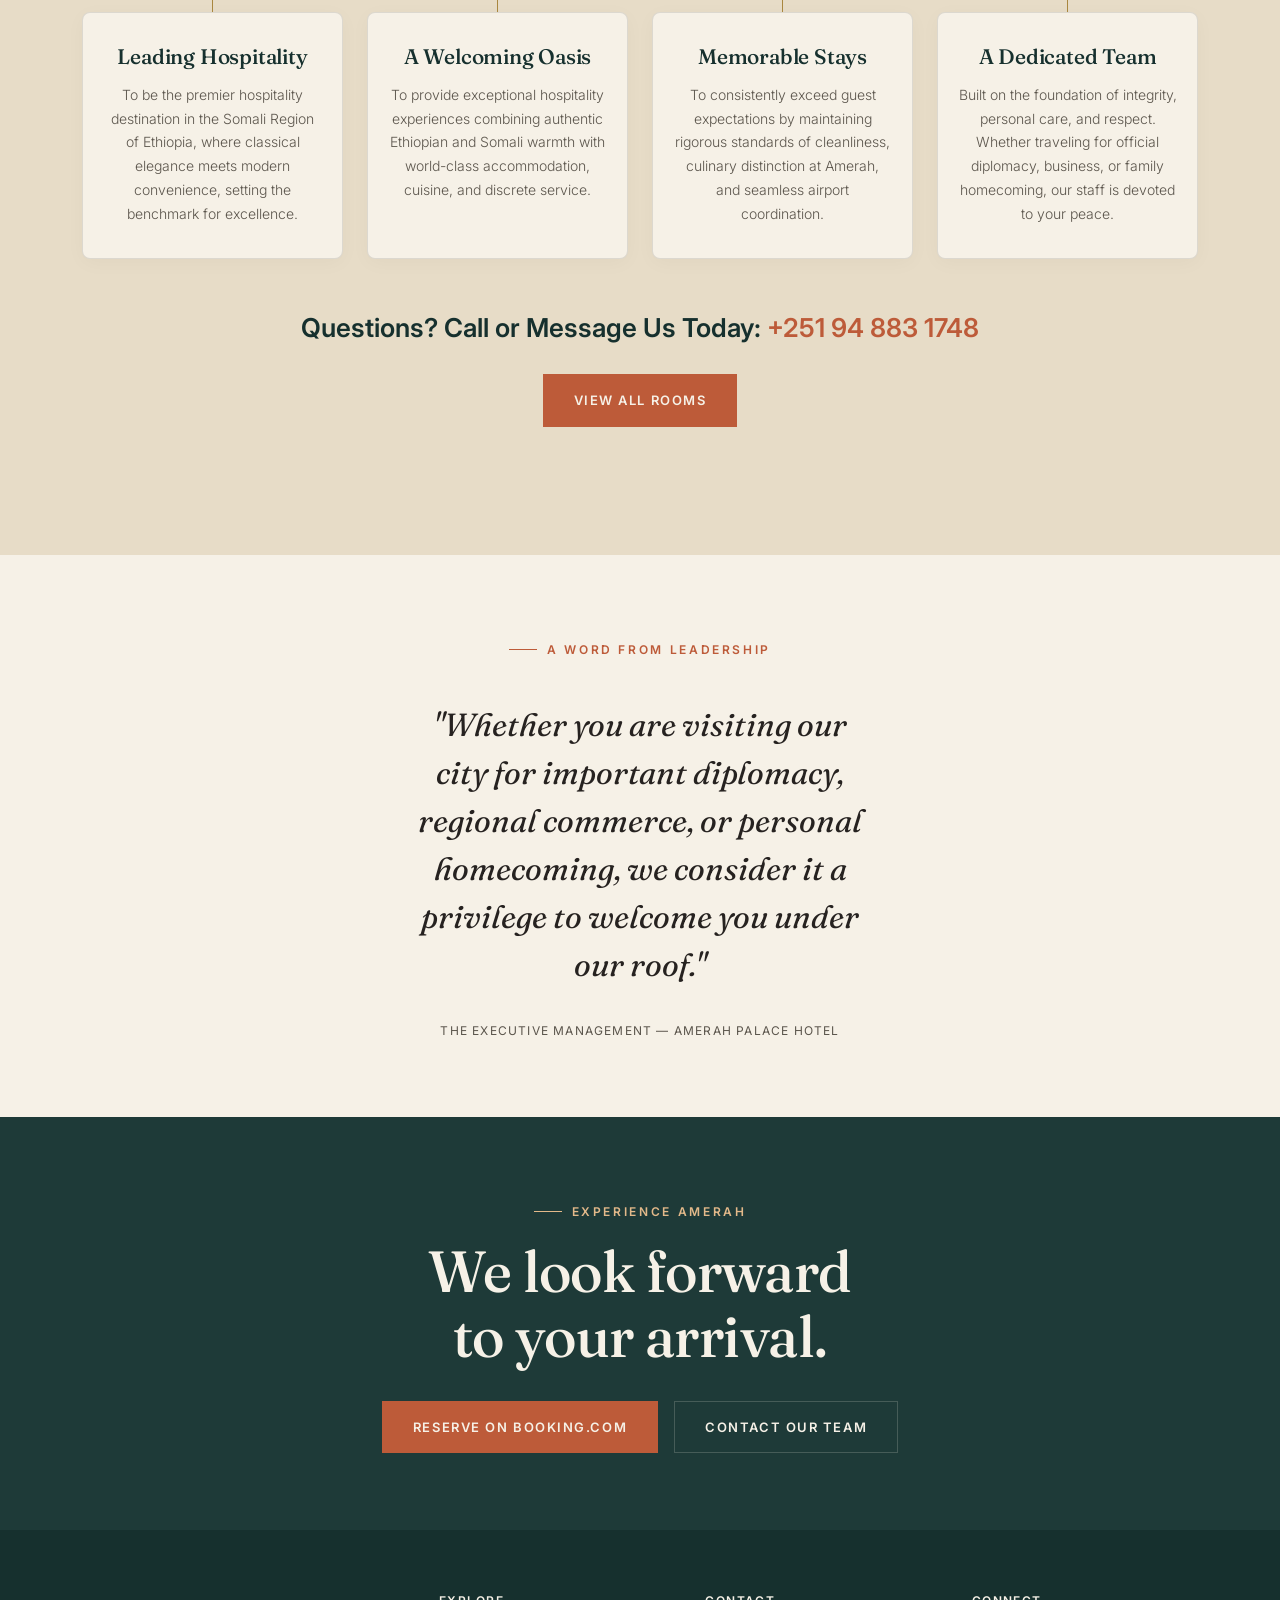
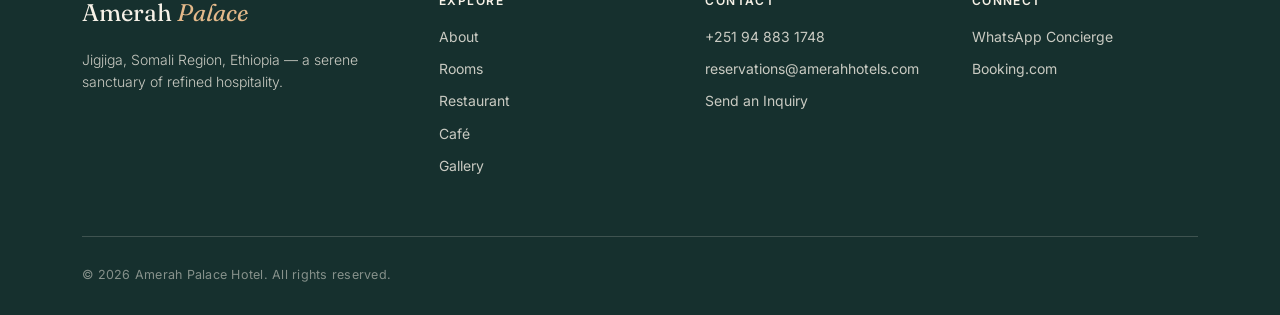
==== commit 9de3d5a8: "Add all dedicated hotel pages, clean navigation bar, and gallery showcase" ====
--- a/about.html
+++ b/about.html
@@ -119,7 +119,8 @@
         <a href="location">Location</a>
         <a href="contact">Contact</a>
       </nav>
-      <a href="contact" class="nav-cta">Enquire Now</a>
+      <a href="https://www.booking.com/hotel/et/amerah-palace.html?aid=304142&label=gen173nr-10CAsoR0INYW1lcmFoLXBhbGFjZUgzWARoR4gBAZgBM7gBGcgBDNgBA-gBAfgBAYgCAagCAbgC6py-1gbAAgHSAiRkNmNjMjNjMS0wMDY2LTQ1MzQtODYxYi0yOTBkNTdhMjE2ZTnYAgHgAgE&sid=c2cd31d2180ebae00088815648988069&all_sr_blocks=1745633201_445961990_2_1_0&checkin=2026-10-15&checkout=2026-10-17&dist=0&group_adults=2&group_children=0&hapos=1&highlighted_blocks=1745633201_445961990_2_1_0&hpos=1&matching_block_id=1745633201_445961990_2_1_0&no_rooms=2&req_adults=2&req_children=0&room1=A&room2=A&sb_price_type=total&sr_order=distance_from_search&sr_pri_blocks=1745633201_445961990_2_1_0__12000&srepoch=1791987409&srpvid=325007855c52cac39795e6046ac92095&type=total&ucfs=1&"
+        class="nav-cta">Enquire Now</a>
       <button class="nav-toggle" aria-label="Open menu">
         <svg viewBox="0 0 24 24" fill="none" stroke="currentColor" stroke-width="1.4">
           <line x1="3" y1="7" x2="21" y2="7" />
@@ -149,7 +150,7 @@
     <a href="gallery">Gallery</a>
     <a href="location">Location</a>
     <a href="contact">Contact</a>
-    <a href="https://www.booking.com/" target="_blank" rel="noopener noreferrer"
+    <a href="https://www.booking.com/hotel/et/amerah-palace.html" target="_blank" rel="noopener noreferrer"
       style="color:var(--terracotta);">Reservation (Booking.com)</a>
     <div class="mobile-nav-contact">+251 94 883 1748 &nbsp;·&nbsp; reservations@amerahhotels.com</div>
   </div>
@@ -227,7 +228,7 @@
           <div class="pillar-body">
             <h3>Memorable Stays</h3>
             <p>To consistently exceed guest expectations by maintaining rigorous standards of cleanliness, culinary
-              distinction at Al-Diwan, and seamless airport coordination.</p>
+              distinction at Amerah, and seamless airport coordination.</p>
           </div>
         </div>
 
@@ -272,7 +273,8 @@
       <div class="eyebrow on-dark" style="justify-content:center;">Experience Amerah</div>
       <h2 class="display-2">We look forward<br>to your arrival.</h2>
       <div class="cta-buttons">
-        <a href="https://www.booking.com/" target="_blank" rel="noopener noreferrer" class="btn btn-primary">Reserve on
+        <a href="https://www.booking.com/hotel/et/amerah-palace.html" target="_blank" rel="noopener noreferrer"
+          class="btn btn-primary">Reserve on
           Booking.com</a>
         <a href="contact" class="btn-outline on-dark btn">Contact Our Team</a>
       </div>
@@ -309,7 +311,8 @@
           <h4>Connect</h4>
           <ul>
             <li><a href="https://wa.me/251948831748">WhatsApp Concierge</a></li>
-            <li><a href="https://www.booking.com/" target="_blank" rel="noopener noreferrer">Booking.com</a></li>
+            <li><a href="https://www.booking.com/hotel/et/amerah-palace.html" target="_blank"
+                rel="noopener noreferrer">Booking.com</a></li>
           </ul>
         </div>
       </div>
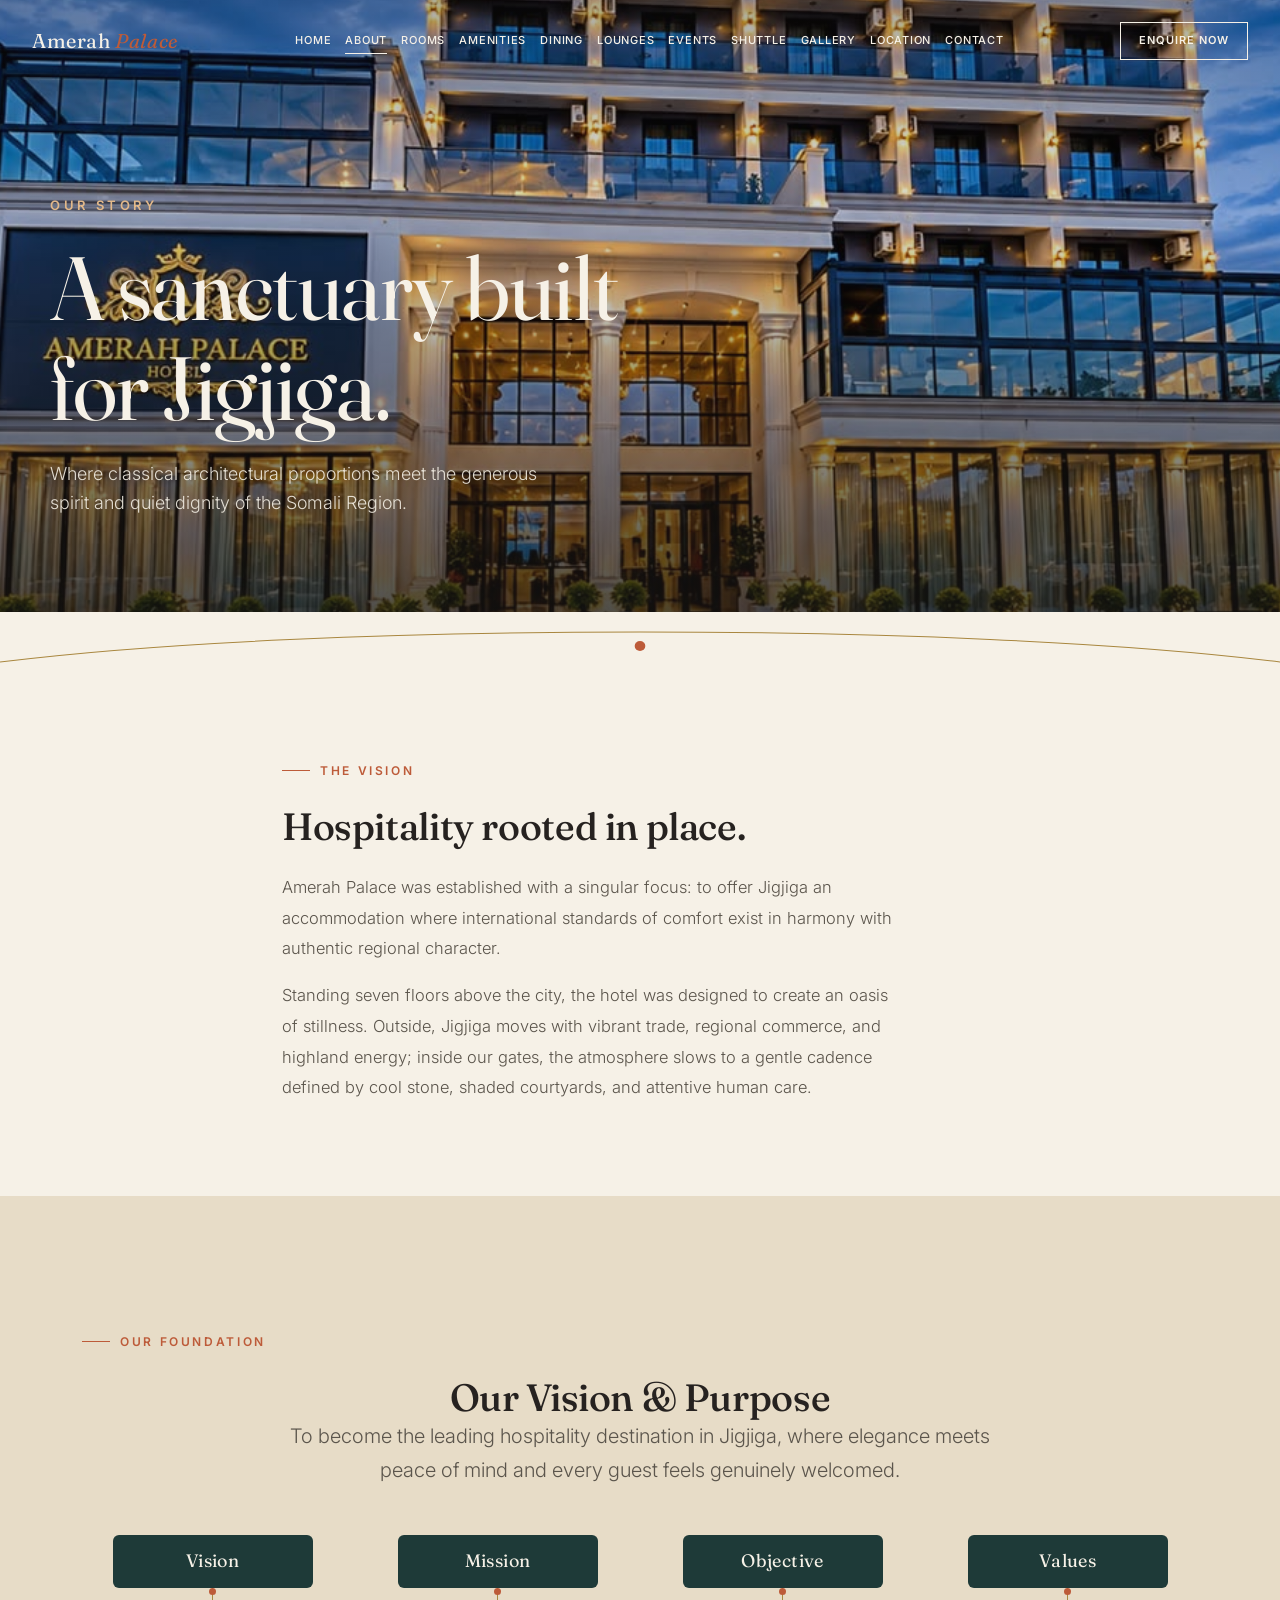
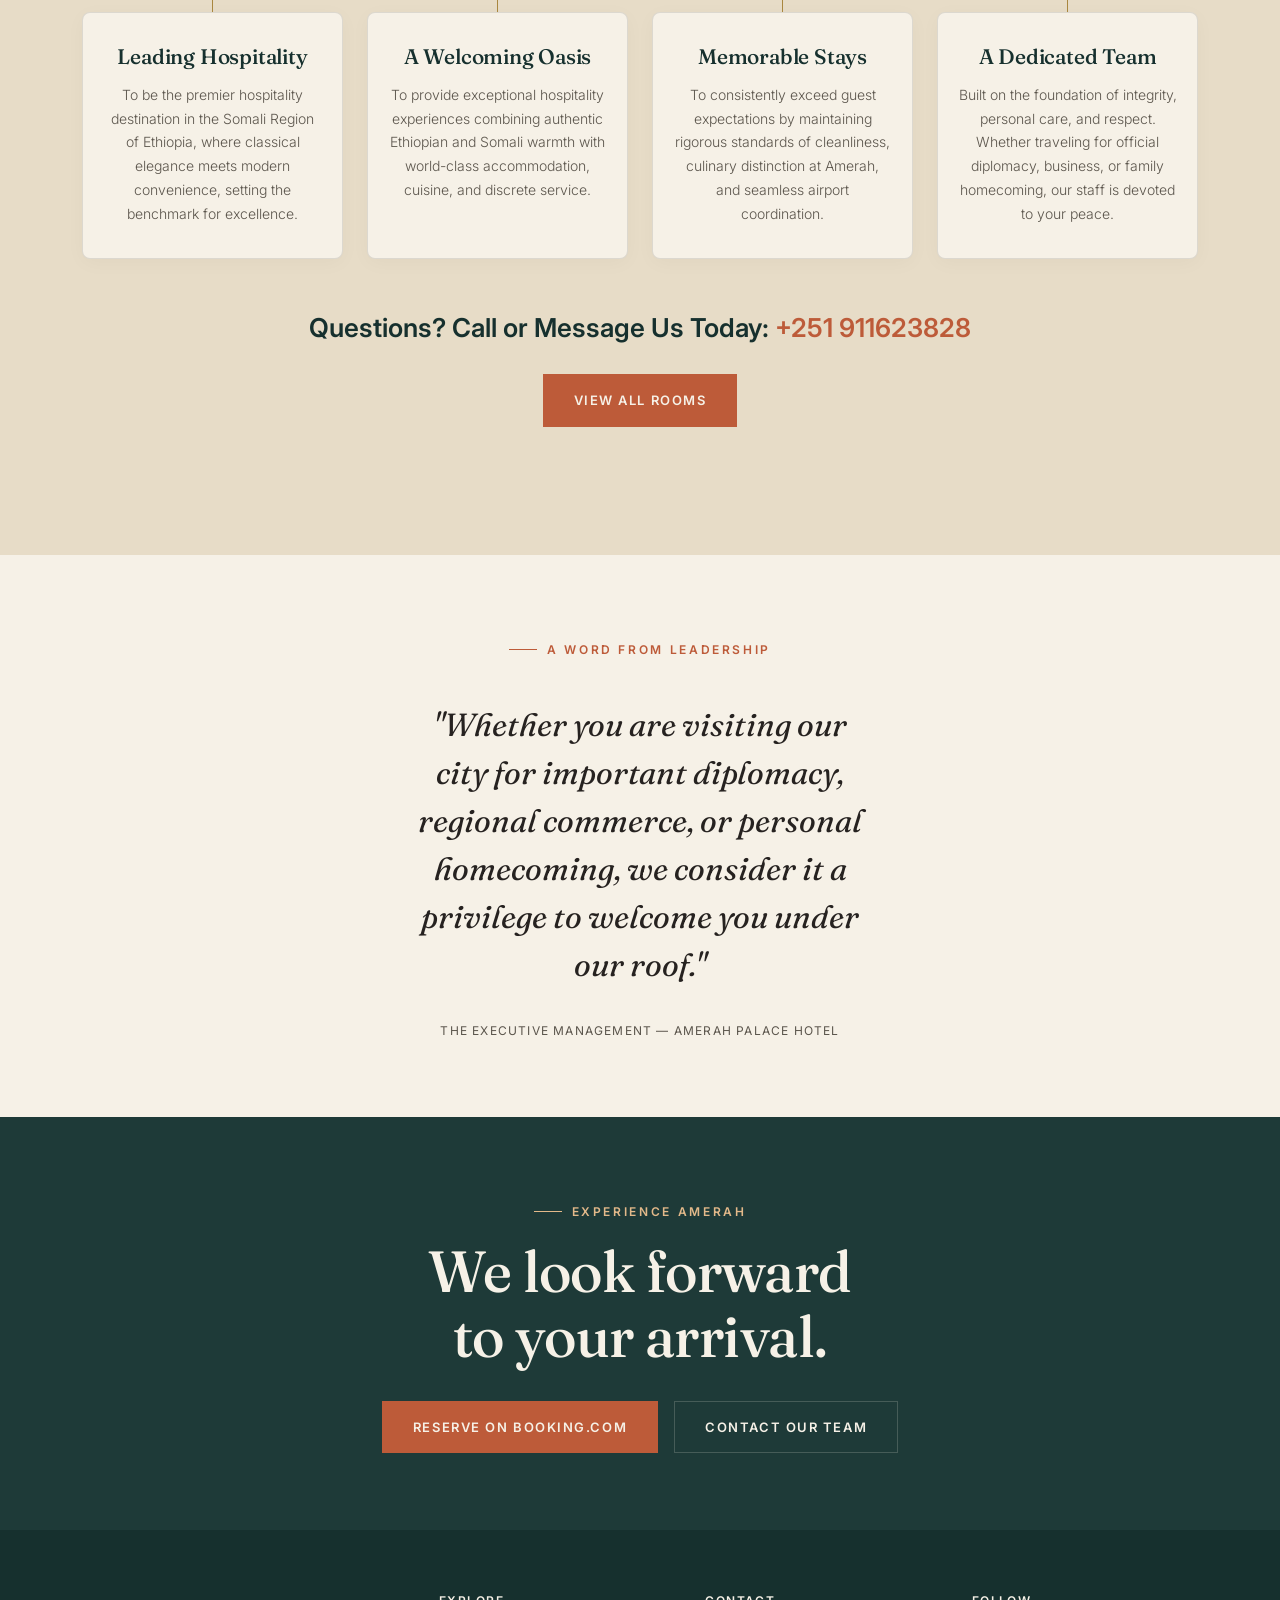
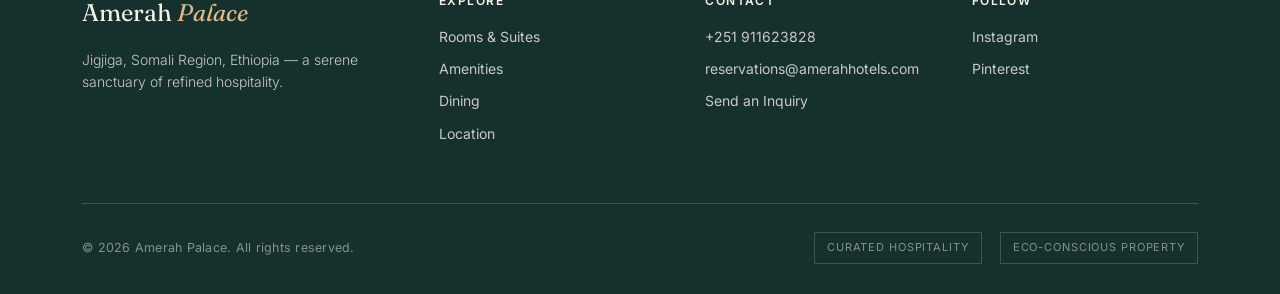
==== commit e62e92fe: "Add all dedicated hotel pages, clean navigation bar, and gallery showcase" ====
--- a/about.html
+++ b/about.html
@@ -157,7 +157,7 @@
 
   <!-- ============ HERO ============ -->
   <section class="page-hero">
-    <div class="hero-bg" style="background-image:url('images/hotel-building-exterior.jpg');"></div>
+    <div class="hero-bg" style="background-image:url('images/about.jpeg');"></div>
     <div class="hero-scrim"></div>
     <div class="hero-content">
       <div class="wrap">
@@ -248,7 +248,7 @@
       <!-- Direct Assistance Line -->
       <div class="center mt-48">
         <p class="display-4" style="color:var(--teal-deep); font-weight:600;">Questions? Call or Message Us Today: <a
-            href="tel:+251948831748" style="color:var(--terracotta);">+251 94 883 1748</a></p>
+            href="tel:+251 911623828" style="color:var(--terracotta);">+251 911623828</a></p>
         <div class="mt-24">
           <a href="rooms" class="btn btn-primary">View All Rooms</a>
         </div>
@@ -286,38 +286,40 @@
       <div class="footer-top">
         <div>
           <div class="footer-logo">Amerah <em>Palace</em></div>
-          <p style="font-size:14px; max-width:32ch; font-weight:300;">Jigjiga, Somali Region, Ethiopia — a serene
-            sanctuary of refined hospitality.</p>
+          <p style="font-size:14px; max-width:32ch; font-weight:300;">Jigjiga, Somali Region, Ethiopia — a
+            serene sanctuary of refined hospitality.</p>
         </div>
         <div>
           <h4>Explore</h4>
           <ul>
-            <li><a href="about">About</a></li>
-            <li><a href="rooms">Rooms</a></li>
-            <li><a href="restaurant">Restaurant</a></li>
-            <li><a href="cafe">Café</a></li>
-            <li><a href="gallery">Gallery</a></li>
+            <li><a href="rooms">Rooms &amp; Suites</a></li>
+            <li><a href="amenities">Amenities</a></li>
+            <li><a href="dining">Dining</a></li>
+            <li><a href="location">Location</a></li>
           </ul>
         </div>
         <div>
           <h4>Contact</h4>
           <ul>
-            <li><a href="tel:+251948831748">+251 94 883 1748</a></li>
+            <li><a href="tel:++251911623828">+251 911623828</a></li>
             <li><a href="mailto:reservations@amerahhotels.com">reservations@amerahhotels.com</a></li>
             <li><a href="contact">Send an Inquiry</a></li>
           </ul>
         </div>
         <div>
-          <h4>Connect</h4>
+          <h4>Follow</h4>
           <ul>
-            <li><a href="https://wa.me/251948831748">WhatsApp Concierge</a></li>
-            <li><a href="https://www.booking.com/hotel/et/amerah-palace.html" target="_blank"
-                rel="noopener noreferrer">Booking.com</a></li>
+            <li><a href="#">Instagram</a></li>
+            <li><a href="#">Pinterest</a></li>
           </ul>
         </div>
       </div>
       <div class="footer-bottom">
-        <span>© 2026 Amerah Palace Hotel. All rights reserved.</span>
+        <span>© 2026 Amerah Palace. All rights reserved.</span>
+        <div class="footer-badges">
+          <span>Curated Hospitality</span>
+          <span>Eco-Conscious Property</span>
+        </div>
       </div>
     </div>
   </footer>
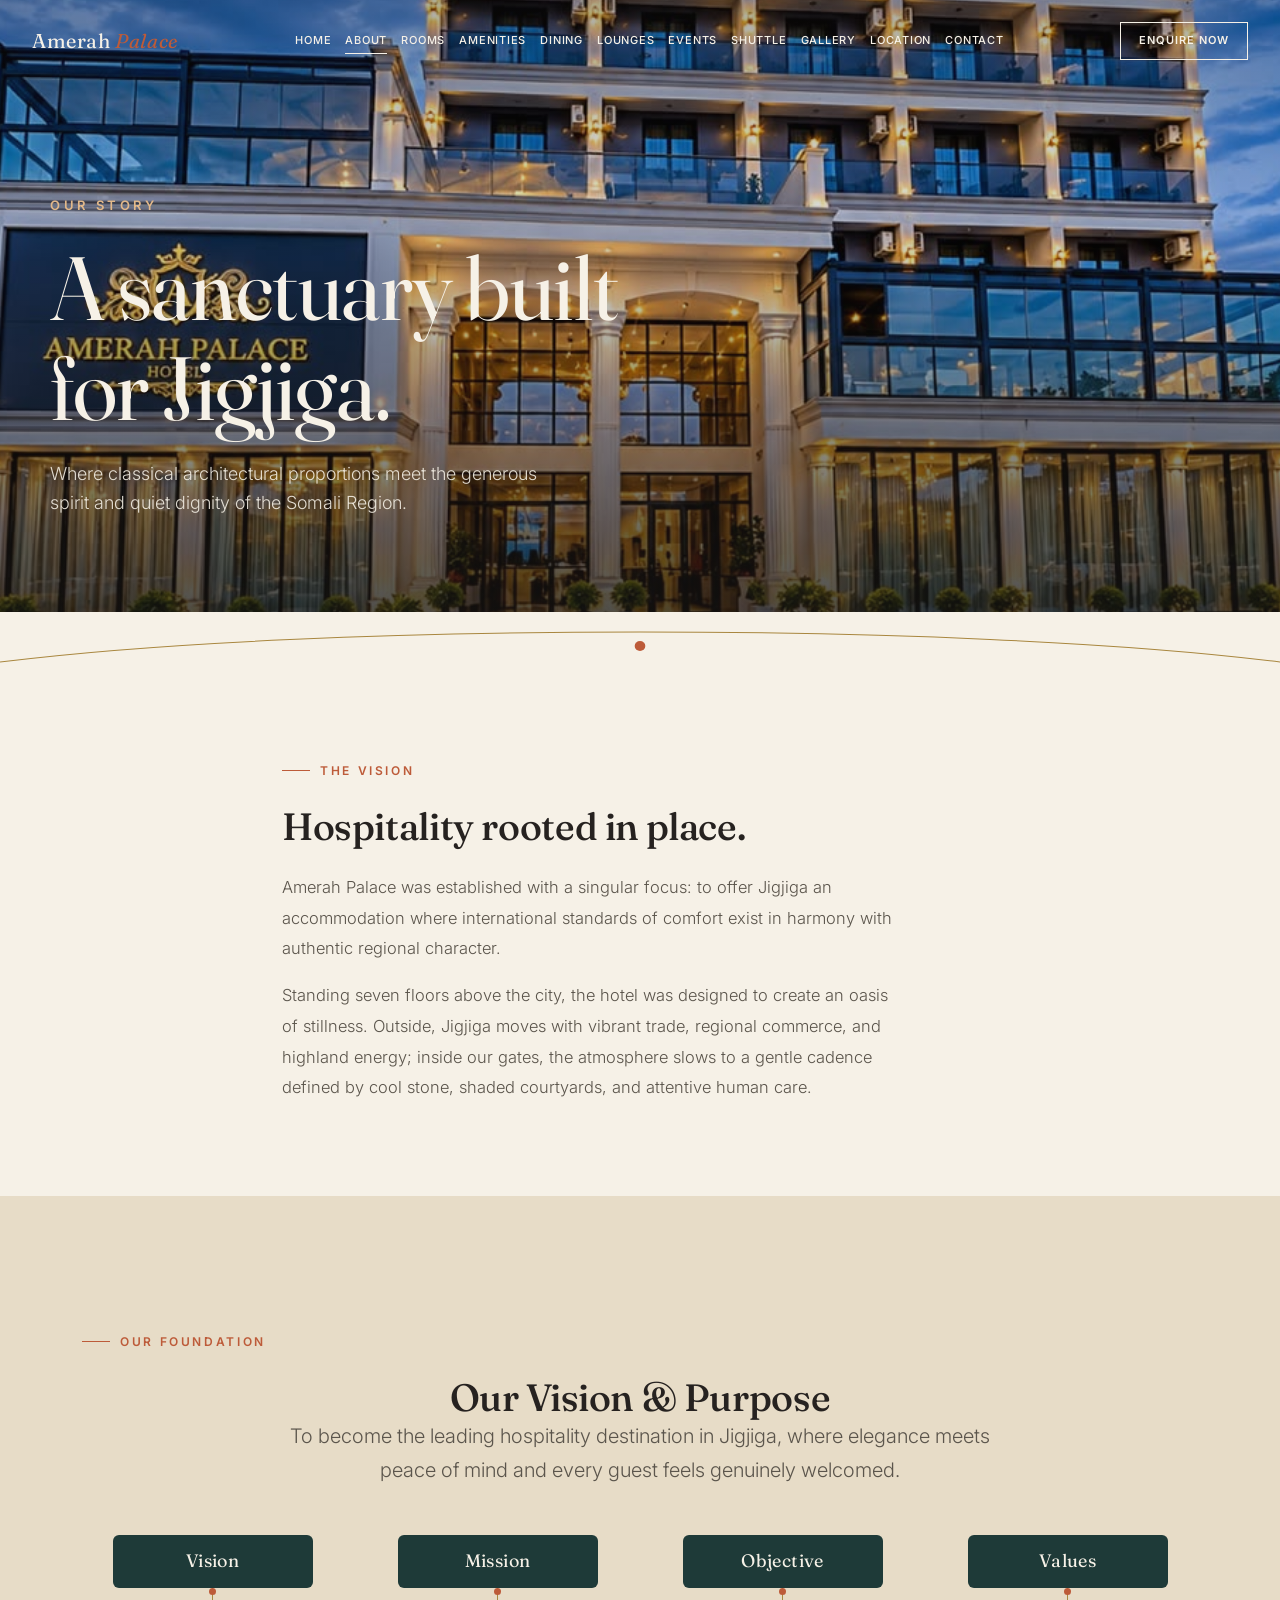
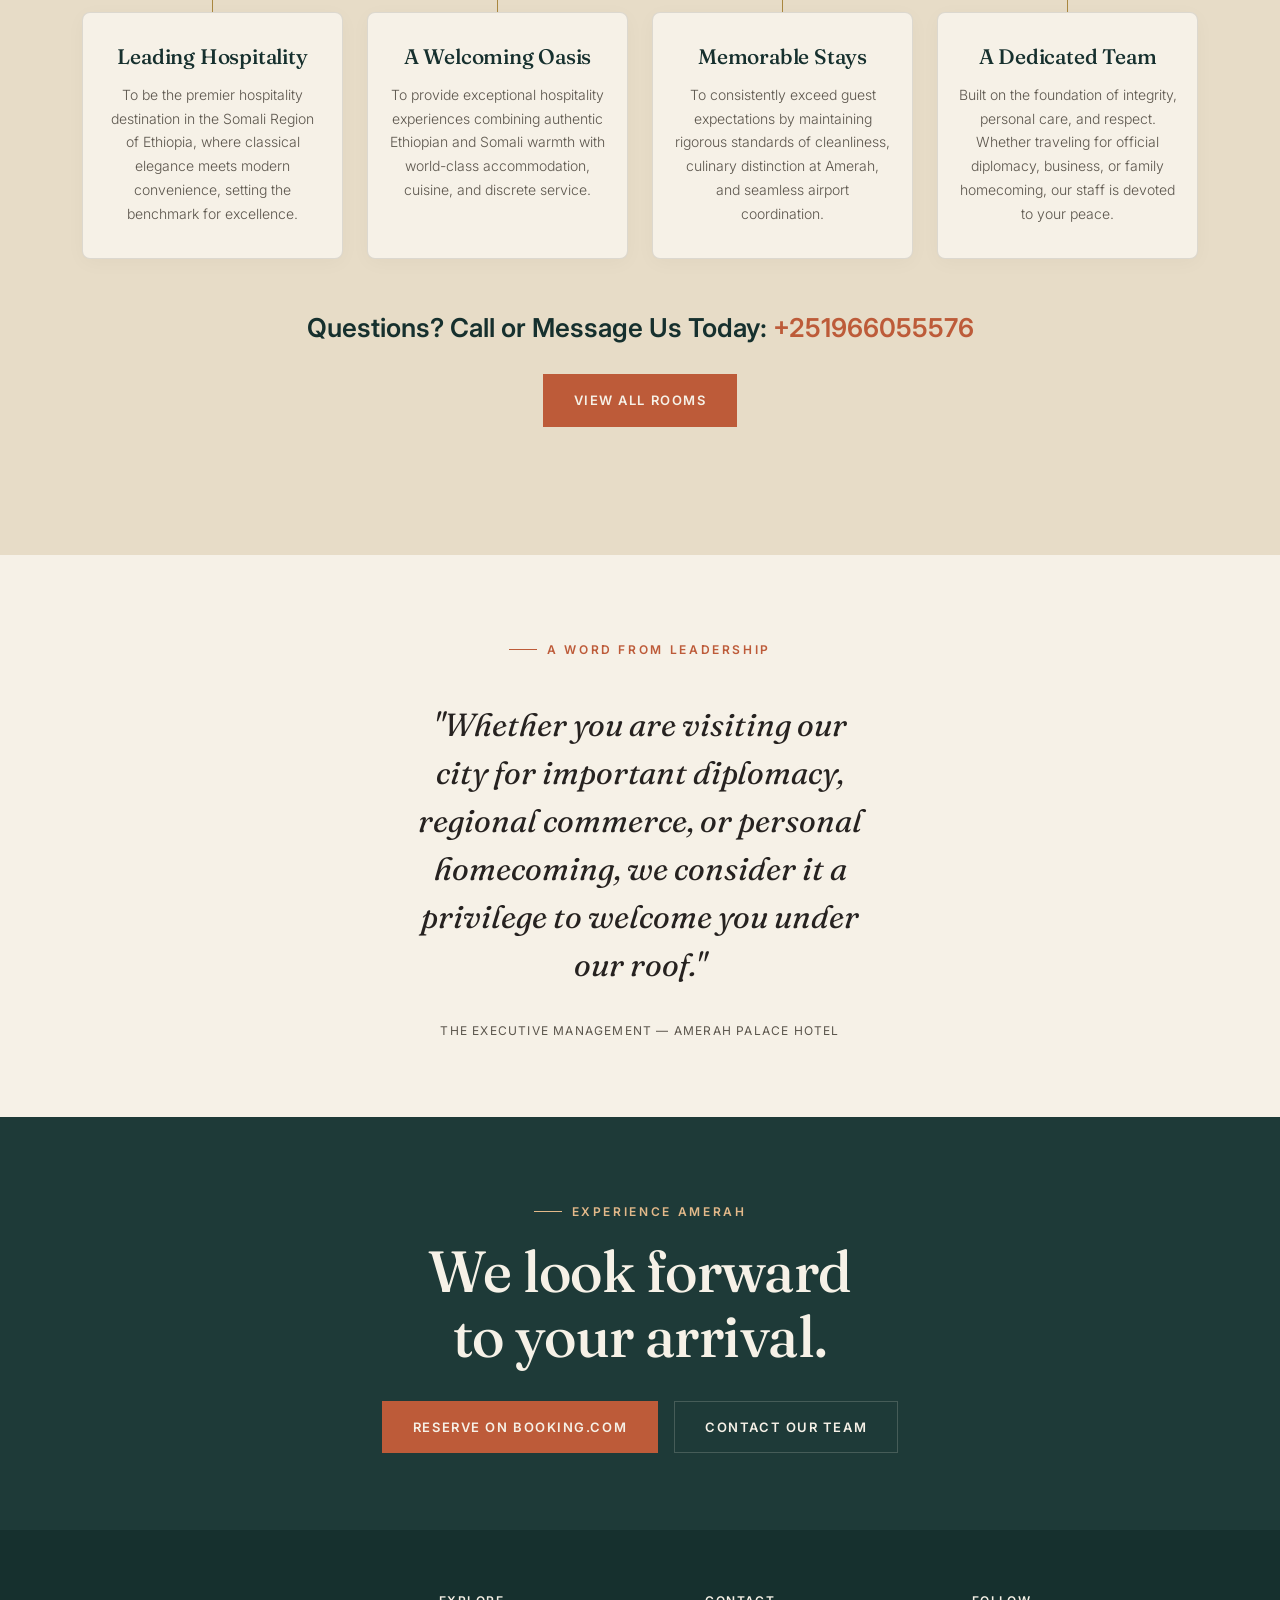
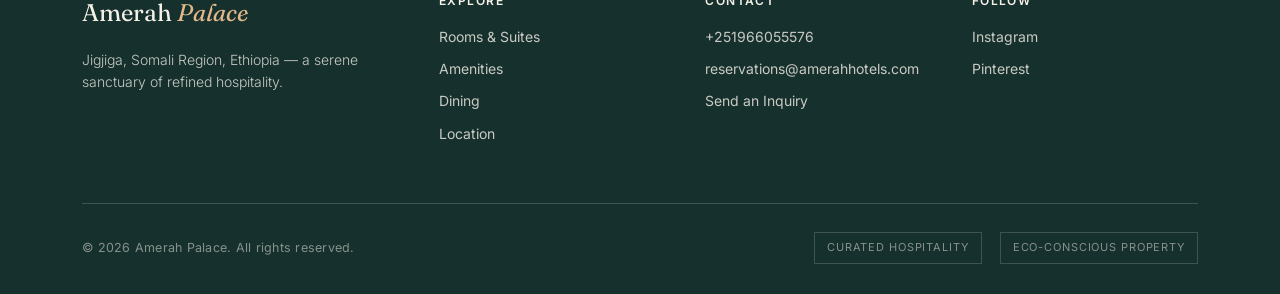
==== commit daf9b5e3: "Add all dedicated hotel pages, clean navigation bar, and gallery showcase" ====
--- a/about.html
+++ b/about.html
@@ -152,7 +152,7 @@
     <a href="contact">Contact</a>
     <a href="https://www.booking.com/hotel/et/amerah-palace.html" target="_blank" rel="noopener noreferrer"
       style="color:var(--terracotta);">Reservation (Booking.com)</a>
-    <div class="mobile-nav-contact">+251 94 883 1748 &nbsp;·&nbsp; reservations@amerahhotels.com</div>
+    <div class="mobile-nav-contact">+251966055576 &nbsp;·&nbsp; reservations@amerahhotels.com</div>
   </div>
 
   <!-- ============ HERO ============ -->
@@ -248,7 +248,7 @@
       <!-- Direct Assistance Line -->
       <div class="center mt-48">
         <p class="display-4" style="color:var(--teal-deep); font-weight:600;">Questions? Call or Message Us Today: <a
-            href="tel:+251 911623828" style="color:var(--terracotta);">+251 911623828</a></p>
+            href="tel:+251966055576 " style="color:var(--terracotta);">+251966055576 </a></p>
         <div class="mt-24">
           <a href="rooms" class="btn btn-primary">View All Rooms</a>
         </div>
@@ -301,7 +301,7 @@
         <div>
           <h4>Contact</h4>
           <ul>
-            <li><a href="tel:++251911623828">+251 911623828</a></li>
+            <li><a href="tel:++251966055576 ">+251966055576 </a></li>
             <li><a href="mailto:reservations@amerahhotels.com">reservations@amerahhotels.com</a></li>
             <li><a href="contact">Send an Inquiry</a></li>
           </ul>
